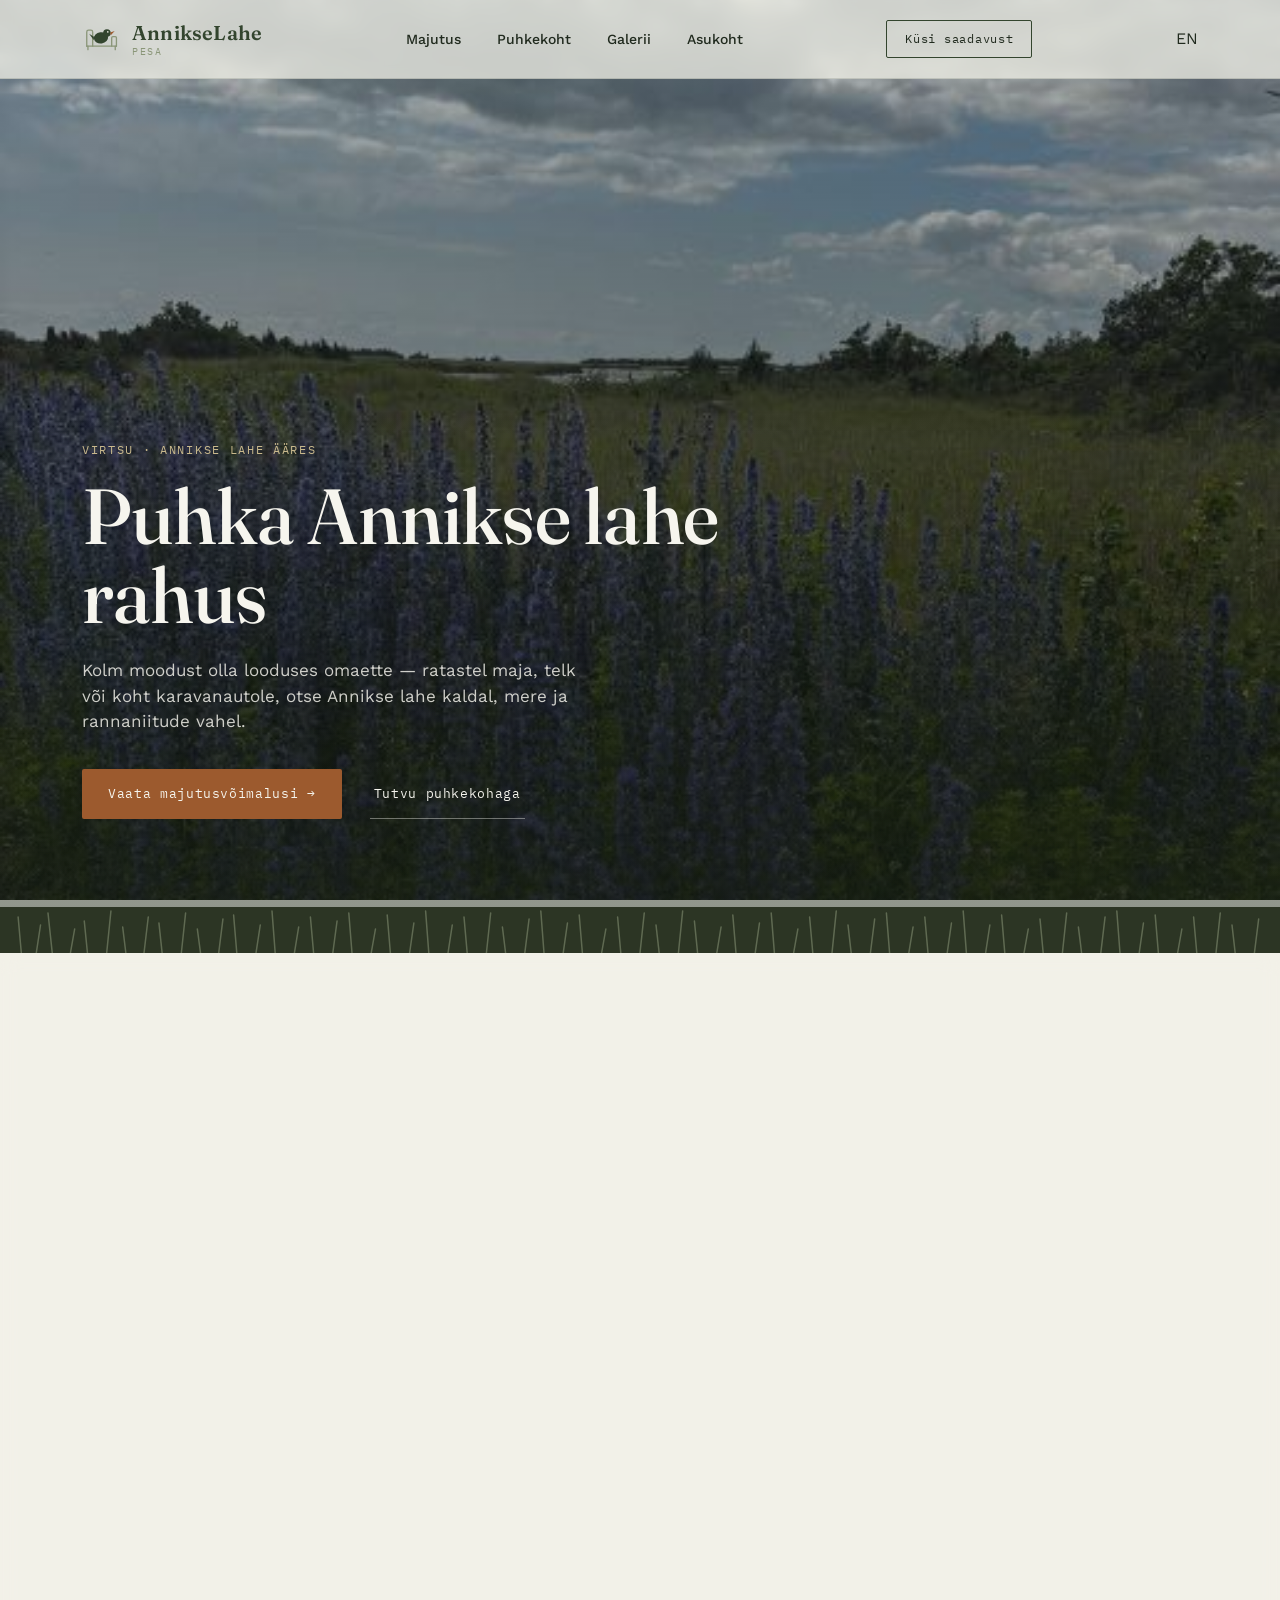
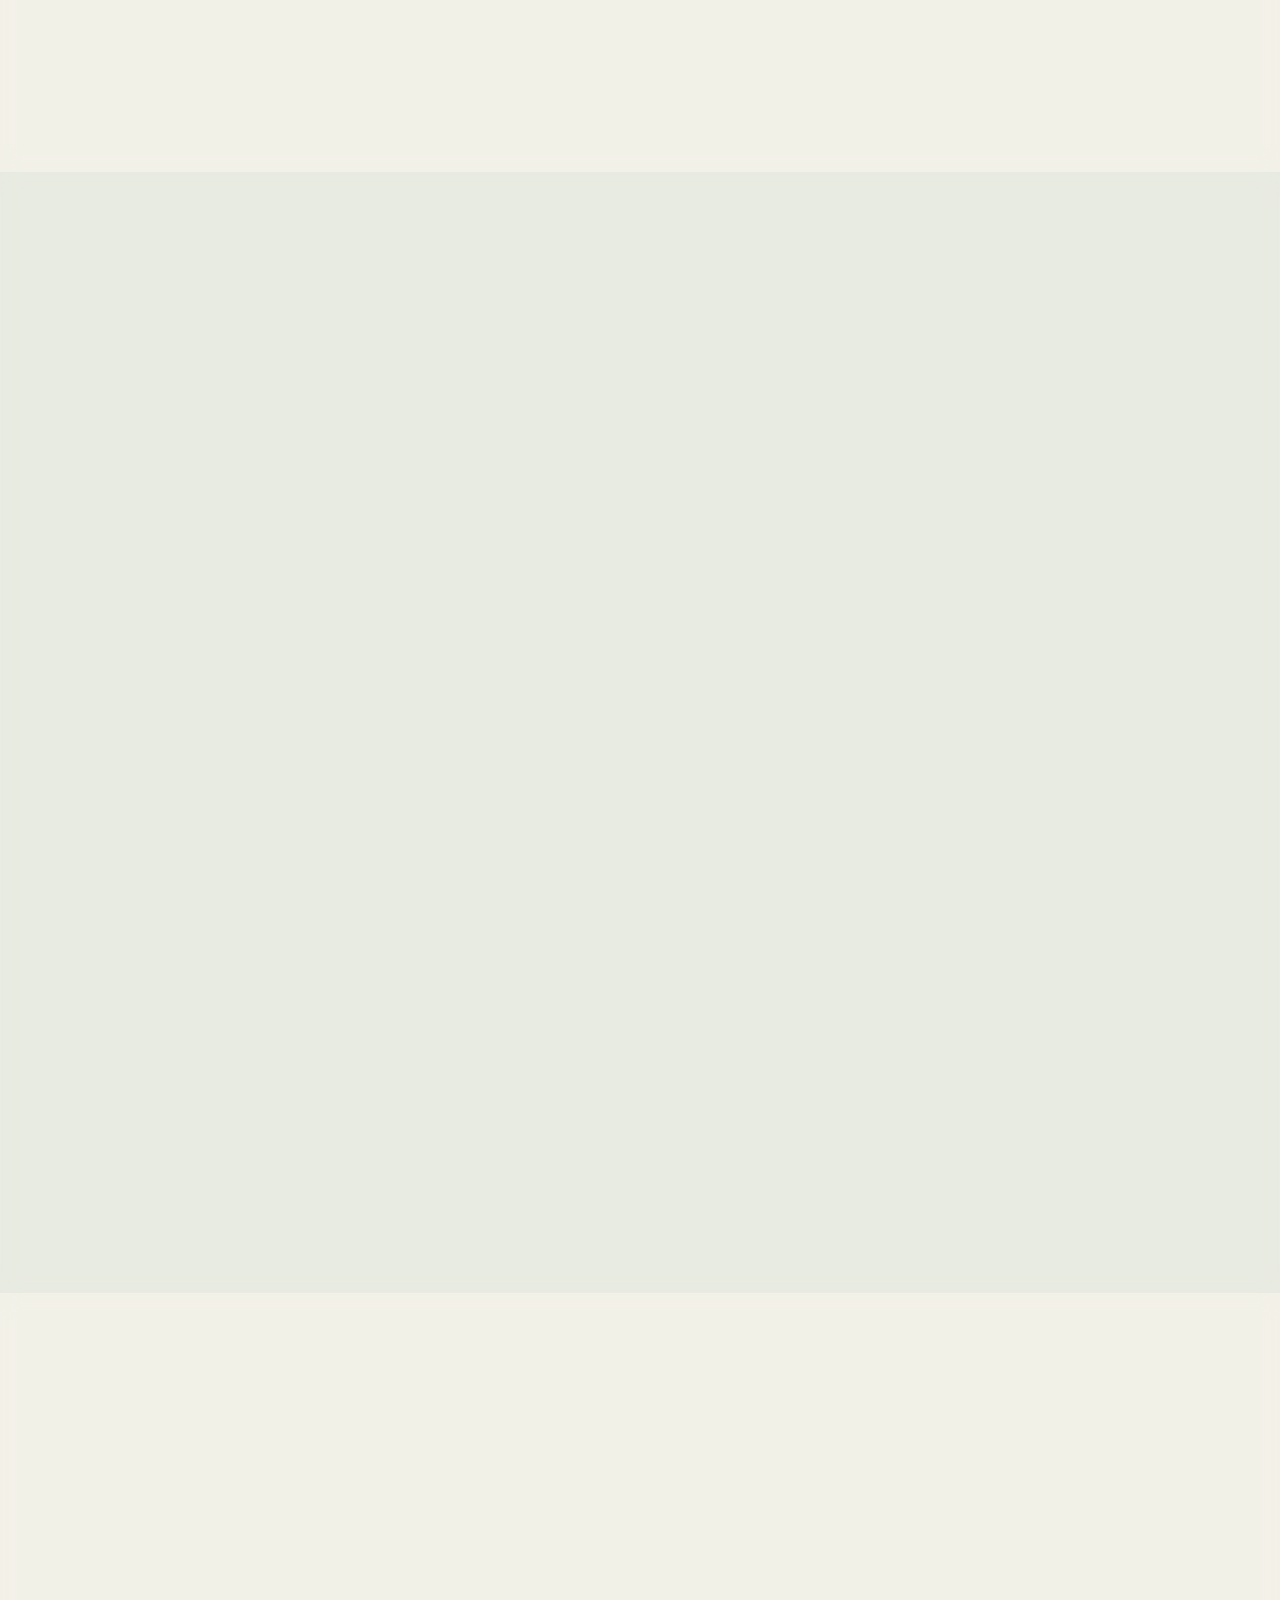
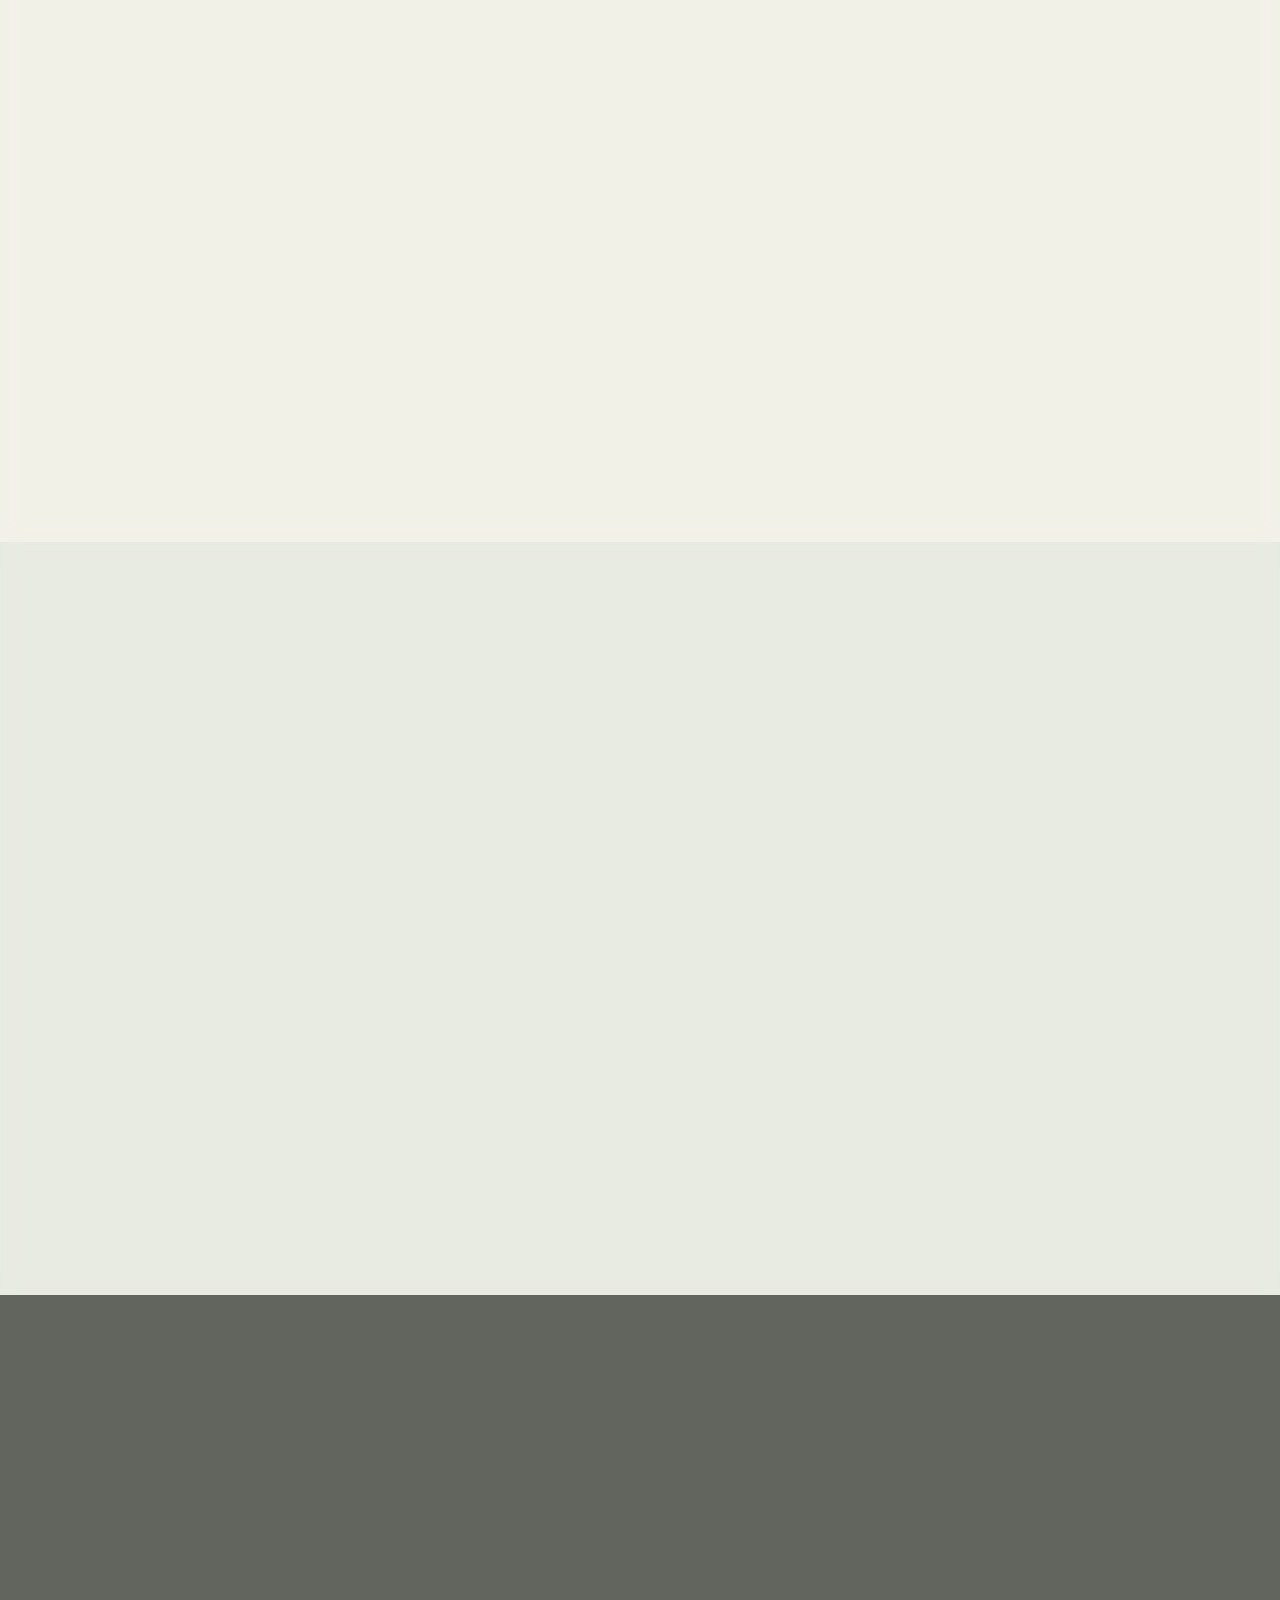
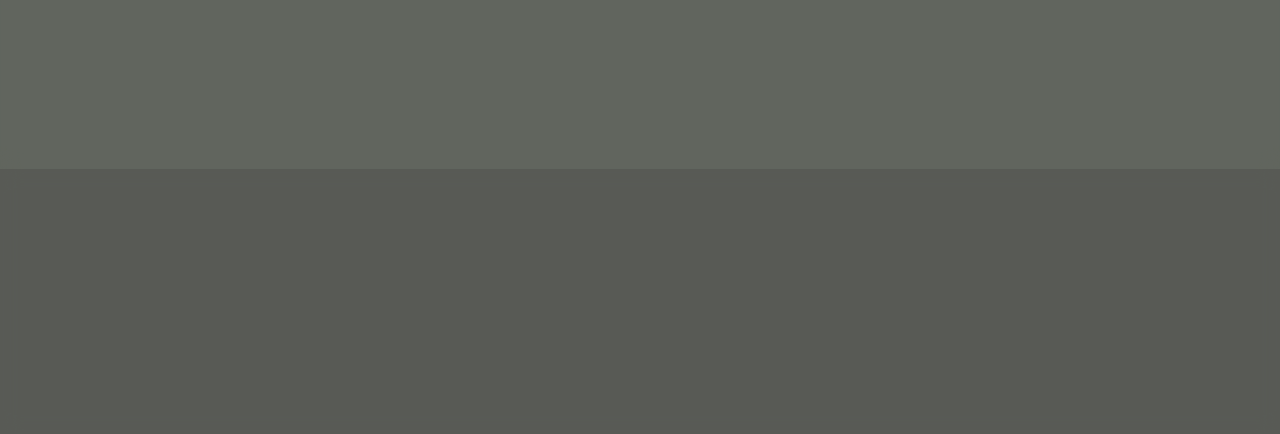
==== templates/et/index.html @ bf348741 "feat: keeleteadlik marsruutimine (/, /ee, /en) ja et/en template'id Root suunab brauseri keele järgi" ====
<!DOCTYPE html>
<html lang="et">
<head>
<meta charset="UTF-8">
<meta name="viewport" content="width=device-width, initial-scale=1.0">
<title>Annikse — Puhkekoht Virtsus, Annikse lahe ääres</title>
<link rel="preconnect" href="https://fonts.googleapis.com">
<link rel="preconnect" href="https://fonts.gstatic.com" crossorigin>
<link href="https://fonts.googleapis.com/css2?family=Fraunces:opsz,wght@9..144,400;9..144,500;9..144,600&family=Work+Sans:wght@300;400;500;600&family=IBM+Plex+Mono:wght@400;500&display=swap" rel="stylesheet">
<link rel="stylesheet" href="/static/styles.css">

</head>
<body>

<div class="bg-fixed"></div>

<header>
  <nav class="nav">
    <div class="logo">
      <svg class="logo-mark" viewBox="0 0 64 64" xmlns="http://www.w3.org/2000/svg" aria-hidden="true">
        <g fill="none" stroke="#8a9678" stroke-width="2.2" stroke-linecap="round" stroke-linejoin="round">
          <path d="M8 44 L8 20 Q8 17 11 17 L15 17 Q18 17 18 20 L18 44"/>
          <path d="M50 44 L50 30 Q50 28 52 28 L56 28 Q58 28 58 30 L58 44"/>
          <line x1="8" y1="44" x2="58" y2="44"/>
          <line x1="10" y1="44" x2="10" y2="50"/>
          <line x1="56" y1="44" x2="56" y2="50"/>
        </g>
        <g>
          <ellipse cx="32" cy="30" rx="12" ry="9.5" fill="#33452e" transform="rotate(-8 32 30)"/>
          <path d="M20 28 L12 23 L20 34 Z" fill="#33452e"/>
          <circle cx="42" cy="22" r="6.4" fill="#33452e"/>
          <path d="M47.5 21 L55 18.5 L48.5 25.5 Z" fill="#9c5a2e"/>
          <circle cx="43.5" cy="20" r="1.3" fill="#f6f5ee"/>
        </g>
      </svg>
      <div class="logo-text">AnnikseLahe<span>PESA</span></div>
    </div>
    <ul class="nav-links">
      <li><a href="#majutus">Majutus</a></li>
      <li><a href="#puhkekoht">Puhkekoht</a></li>
      <li><a href="#galerii">Galerii</a></li>
      <li><a href="#asukoht">Asukoht</a></li>
    </ul>
    <a href="#kontakt" class="nav-cta">Küsi saadavust</a>
    <a href="/en" class="lang-switch">EN
    </a>
  </nav>
</header>

<main class="page-shell">
  <section class="hero">
    <div class="hero-content">
      <div class="eyebrow">Virtsu · Annikse lahe ääres</div>
      <h1>Puhka Annikse lahe rahus</h1>
      <p>Kolm moodust olla looduses omaette — ratastel maja, telk või koht karavanautole, otse Annikse lahe kaldal, mere ja rannaniitude vahel.</p>
      <div class="hero-actions">
        <a href="#majutus" class="btn-primary">Vaata majutusvõimalusi →</a>
        <a href="#puhkekoht" class="btn-ghost">Tutvu puhkekohaga</a>
      </div>
    </div>
  </section>

  <svg class="reed-divider reed-divider--dark" viewBox="0 0 1200 46" preserveAspectRatio="none" xmlns="http://www.w3.org/2000/svg">
  <rect width="1200" height="46" fill="#2c3524"/>
  <g stroke="#8a9678" stroke-width="1.4" stroke-linecap="round" opacity="0.55">
    <line x1="20" y1="46" x2="17" y2="10"/><line x1="34" y1="46" x2="38" y2="18"/><line x1="49" y1="46" x2="45" y2="6"/>
    <line x1="66" y1="46" x2="70" y2="22"/><line x1="82" y1="46" x2="79" y2="14"/><line x1="100" y1="46" x2="104" y2="4"/>
    <line x1="118" y1="46" x2="115" y2="20"/><line x1="135" y1="46" x2="139" y2="10"/><line x1="152" y1="46" x2="149" y2="16"/>
    <line x1="170" y1="46" x2="174" y2="6"/><line x1="188" y1="46" x2="185" y2="22"/><line x1="205" y1="46" x2="209" y2="12"/>
    <line x1="222" y1="46" x2="219" y2="8"/><line x1="240" y1="46" x2="244" y2="18"/><line x1="258" y1="46" x2="255" y2="4"/>
    <line x1="276" y1="46" x2="280" y2="20"/><line x1="294" y1="46" x2="291" y2="10"/><line x1="312" y1="46" x2="316" y2="14"/>
    <line x1="330" y1="46" x2="327" y2="6"/><line x1="348" y1="46" x2="352" y2="22"/><line x1="366" y1="46" x2="363" y2="8"/>
    <line x1="384" y1="46" x2="388" y2="16"/><line x1="402" y1="46" x2="399" y2="4"/><line x1="420" y1="46" x2="424" y2="18"/>
    <line x1="438" y1="46" x2="435" y2="10"/><line x1="456" y1="46" x2="460" y2="6"/><line x1="474" y1="46" x2="471" y2="20"/>
    <line x1="492" y1="46" x2="496" y2="12"/><line x1="510" y1="46" x2="507" y2="4"/><line x1="528" y1="46" x2="532" y2="16"/>
    <line x1="546" y1="46" x2="543" y2="8"/><line x1="564" y1="46" x2="568" y2="22"/><line x1="582" y1="46" x2="579" y2="10"/>
    <line x1="600" y1="46" x2="604" y2="6"/><line x1="618" y1="46" x2="615" y2="18"/><line x1="636" y1="46" x2="640" y2="4"/>
    <line x1="654" y1="46" x2="651" y2="14"/><line x1="672" y1="46" x2="676" y2="20"/><line x1="690" y1="46" x2="687" y2="8"/>
    <line x1="708" y1="46" x2="712" y2="16"/><line x1="726" y1="46" x2="723" y2="6"/><line x1="744" y1="46" x2="748" y2="22"/>
    <line x1="762" y1="46" x2="759" y2="10"/><line x1="780" y1="46" x2="784" y2="4"/><line x1="798" y1="46" x2="795" y2="18"/>
    <line x1="816" y1="46" x2="820" y2="12"/><line x1="834" y1="46" x2="831" y2="6"/><line x1="852" y1="46" x2="856" y2="20"/>
    <line x1="870" y1="46" x2="867" y2="10"/><line x1="888" y1="46" x2="892" y2="16"/><line x1="906" y1="46" x2="903" y2="4"/>
    <line x1="924" y1="46" x2="928" y2="18"/><line x1="942" y1="46" x2="939" y2="8"/><line x1="960" y1="46" x2="964" y2="22"/>
    <line x1="978" y1="46" x2="975" y2="12"/><line x1="996" y1="46" x2="1000" y2="6"/><line x1="1014" y1="46" x2="1011" y2="20"/>
    <line x1="1032" y1="46" x2="1036" y2="10"/><line x1="1050" y1="46" x2="1047" y2="4"/><line x1="1068" y1="46" x2="1072" y2="16"/>
    <line x1="1086" y1="46" x2="1083" y2="8"/><line x1="1104" y1="46" x2="1108" y2="22"/><line x1="1122" y1="46" x2="1119" y2="10"/>
    <line x1="1140" y1="46" x2="1144" y2="6"/><line x1="1158" y1="46" x2="1155" y2="18"/><line x1="1176" y1="46" x2="1180" y2="12"/>
  </g>
</svg>

<section class="section" id="majutus">
  <div class="wrap">
    <div class="section-head">
      <div class="eyebrow">Vali oma puhkus</div>
      <h2>Kolm moodust siin olla</h2>
    </div>
    <div class="stay-grid">

      <a class="stay-card" href="#">
        <div class="stay-photo">
          <img src="/static/images/putka.jpg" alt="Väike maja õhtuvalguses">
          <span class="stay-tag">Omaette maja</span>
        </div>
        <div class="stay-body">
          <h3>Väike maja rattail</h3>
          <p>Omaette kodu looduse keskel — voodi, elekter ja terrass, kust vaade avaneb otse roostikule.</p>
          <span class="stay-link">Vaata lähemalt →</span>
        </div>
      </a>

      <a class="stay-card" href="#">
        <div class="stay-photo">
          <img src="/static/images/telk.jpg" alt="Telk metsa all õhtuvalguses">
          <span class="stay-tag">Ehe kogemus</span>
        </div>
        <div class="stay-body">
          <h3>Telkimine</h3>
          <p>Lihtne ja ehe ööbimine otse looduses — lõkkeplats, puhas õhk ja hommikune linnulaul.</p>
          <span class="stay-link">Vaata lähemalt →</span>
        </div>
      </a>

      <a class="stay-card" href="#">
        <div class="stay-photo">
          <img src="/static/images/karavan.webp" alt="Karavanautod rohelisel alal">
          <span class="stay-tag">3 kohta</span>
        </div>
        <div class="stay-body">
          <h3>Karavanauto</h3>
          <p>Kolm eraldi kohta oma koduga reisijatele, elektriühendusega ja meretuulega tasuta.</p>
          <span class="stay-link">Vaata lähemalt →</span>
        </div>
      </a>

    </div>
  </div>
</section>

<section class="section about" id="puhkekoht">
  <div class="wrap">

    <div class="about-row">
      <div class="about-photo">FOTO — vaade rannaniidule</div>
      <div class="about-text">
        <div class="eyebrow">Meie puhkekoht</div>
        <h2>Väike ja rahulik koht Annikse lahe ääres</h2>
        <p>Virtsu lähedal, seal kus rannaniidud kohtuvad merega, on Annikse laht — koht, kuhu tullakse aeglustuma. Roostikud ja linnurikkad veed on siin igapäevane naaber, mitte turismipilt.</p>
      </div>
    </div>

    <div class="about-row reverse">
      <div class="about-photo">FOTO — hommik terrassil</div>
      <div class="about-text">
        <div class="eyebrow">Miks siia tulla</div>
        <h2>Ruumi ja vaikust, nii palju kui vaja</h2>
        <p>Kolm majutusvormi tähendab, et igaüks leiab endale sobiva rütmi — olgu selleks mugavus ratastel majas, telkimise lihtsus või karavanauto vabadus. Ümberringi ainult meri, mets ja lai taevas.</p>
      </div>
    </div>

  </div>
</section>

<section class="section" id="galerii" style="padding-top:0;">
  <div class="wrap">
    <div class="section-head">
      <div class="eyebrow">Galerii</div>
      <h2>Hetked siit paigast</h2>
    </div>
    <div class="gallery-grid">
      <div class="g-item">FOTO 01</div>
      <div class="g-item">FOTO 02</div>
      <div class="g-item">FOTO 03</div>
      <div class="g-item">FOTO 04</div>
      <div class="g-item">FOTO 05</div>
      <div class="g-item">FOTO 06</div>
    </div>
  </div>
</section>

<section class="section location" id="asukoht">
  <div class="wrap">
    <div class="section-head">
      <div class="eyebrow">Asukoht</div>
      <h2>Kuidas meieni jõuda</h2>
    </div>
    <div class="location-grid">
      <div class="location-text">
        <h3>Virtsu, Läänemaa</h3>
        <p style="color:var(--pine-dim); font-size:14.5px;">Annikse lahe kaldal, Virtsu sadamast lühikese sõidu kaugusel — hea peatuspaik nii Saaremaa-reisijale kui rahu otsijale.</p>
        <ul class="location-list">
          <li><span>Virtsu sadam</span><span>~5 min</span></li>
          <li><span>Annikse lahe rand</span><span>~2 min</span></li>
          <li><span>Lähim pood</span><span>~7 min</span></li>
          <li><span>Tallinnast</span><span>~1,5 h</span></li>
        </ul>
      </div>
      <div class="location-map">KAART — Virtsu, Annikse laht</div>
    </div>
  </div>
</section>

<section class="closing" id="kontakt">
  <div class="wrap">
    <div class="eyebrow" style="color:var(--dune);">Broneeri / võta ühendust</div>
    <h2>Tule puhkama.</h2>
    <p>Kirjuta meile, milline majutusvõimalus ja millised kuupäevad sulle sobivad — vastame peagi.</p>
    <a href="#" class="btn-primary">Küsi saadavust →</a>
  </div>
</section>

<footer>
  <div class="wrap">
    <div class="footer-grid">
      <div class="footer-brand">
        <div class="logo">
          <svg class="logo-mark" viewBox="0 0 64 64" xmlns="http://www.w3.org/2000/svg" aria-hidden="true">
            <g fill="none" stroke="#8a9678" stroke-width="2.2" stroke-linecap="round" stroke-linejoin="round">
              <path d="M8 44 L8 20 Q8 17 11 17 L15 17 Q18 17 18 20 L18 44"/>
              <path d="M50 44 L50 30 Q50 28 52 28 L56 28 Q58 28 58 30 L58 44"/>
              <line x1="8" y1="44" x2="58" y2="44"/>
              <line x1="10" y1="44" x2="10" y2="50"/>
              <line x1="56" y1="44" x2="56" y2="50"/>
            </g>
            <g>
              <ellipse cx="32" cy="30" rx="12" ry="9.5" fill="#f6f5ee" transform="rotate(-8 32 30)"/>
              <path d="M20 28 L12 23 L20 34 Z" fill="#f6f5ee"/>
              <circle cx="42" cy="22" r="6.4" fill="#f6f5ee"/>
              <path d="M47.5 21 L55 18.5 L48.5 25.5 Z" fill="#c9b98d"/>
              <circle cx="43.5" cy="20" r="1.3" fill="#263120"/>
            </g>
          </svg>
<div class="logo-text" style="color:var(--paper);">AnnikseLahe<span style="color:var(--dune);">PESA</span></div>        </div>
      </div>
      <div class="footer-col">
        <h4>Majutus</h4>
        <ul>
          <li><a href="#">Ratastel maja</a></li>
          <li><a href="#">Telkimine</a></li>
          <li><a href="#">Karavanauto</a></li>
        </ul>
      </div>
      <div class="footer-col">
        <h4>Koht</h4>
        <ul>
          <li><a href="#puhkekoht">Puhkekoht</a></li>
          <li><a href="#galerii">Galerii</a></li>
          <li><a href="#asukoht">Asukoht</a></li>
        </ul>
      </div>
      <div class="footer-col">
        <h4>Kontakt</h4>
        <ul>
          <li>info@annikse.ee</li>
          <li>+372 5xxx xxxx</li>
        </ul>
      </div>
    </div>
    <div class="footer-bottom">
      <span>© 2026 Annikse</span>
      <span>Virtsu, Läänemaa</span>
    </div>
  </div>
</footer>
</main>

</body>
</html>
---- static/styles.css ----
:root {
    --bg: #edeee5;
    --bg-alt: #e2e5d9;
    --ink: #202a1e;
    --pine: #33452e;
    --pine-dim: #4a5c43;
    --reed: #8a9678;
    --dune: #c9b98d;
    --rust: #9c5a2e;
    --paper: #f6f5ee;
    --line: rgba(32,42,30,0.14);

    --display: 'Fraunces', serif;
    --body: 'Work Sans', sans-serif;
    --mono: 'IBM Plex Mono', monospace;
  }

  * { box-sizing: border-box; margin: 0; padding: 0; }

  html { scroll-behavior: smooth; }

  body {
    background: var(--bg);
    color: var(--ink);
    font-family: var(--body);
    font-weight: 400;
    line-height: 1.5;
    -webkit-font-smoothing: antialiased;
    overflow-x: hidden;
  }

  .page-shell {
    position: relative;
    z-index: 1;
  }

  /* Static backdrop photo — fixed to the viewport so it never scrolls;
     every section above it is an opaque panel that scrolls up to cover it. */
  .bg-fixed {
    position: fixed;
    inset: 0;
    z-index: -1;
    background-image:
      linear-gradient(180deg, rgba(6,8,7,0.20) 0%, rgba(6,8,7,0.72) 100%),
      url('images/aas.jpg');
    background-size: cover;
    background-position: center;
    background-repeat: no-repeat;
  }

  .bg-fixed::after {
    position: absolute;
    inset: 0;
    display: flex;
    align-items: center;
    justify-content: center;
    font-family: var(--mono);
    font-size: 12px;
    letter-spacing: 0.08em;
    color: rgba(246,245,238,0.28);
    text-transform: uppercase;
    text-align: center;
    padding: 40px;
  }

  img, svg { display: block; max-width: 100%; }

  a { color: inherit; text-decoration: none; }

  .wrap {
    max-width: 1180px;
    margin: 0 auto;
    padding: 0 32px;
  }

  .eyebrow {
    font-family: var(--mono);
    font-size: 12px;
    letter-spacing: 0.14em;
    text-transform: uppercase;
    color: var(--pine-dim);
  }

  h1, h2, h3 {
    font-family: var(--display);
    font-weight: 500;
    color: var(--pine);
    letter-spacing: -0.01em;
  }

  /* ---------- HEADER ---------- */

  header {
    position: sticky;
    top: 0;
    z-index: 50;
    background: rgba(237, 238, 229, 0.78);
    backdrop-filter: blur(6px);
    border-bottom: 1px solid var(--line);
  }

  .nav {
    display: flex;
    align-items: center;
    justify-content: space-between;
    padding: 20px 32px;
    max-width: 1180px;
    margin: 0 auto;
  }

  .logo {
    display: flex;
    align-items: center;
    gap: 12px;
  }

  .logo-mark {
    width: 38px;
    height: 38px;
    flex-shrink: 0;
  }

  .logo-text {
    font-family: var(--display);
    font-size: 20px;
    font-weight: 600;
    color: var(--pine);
    letter-spacing: 0.01em;
    line-height: 1.1;
  }

  .logo-text span {
    display: block;
    font-family: var(--mono);
    font-size: 10px;
    letter-spacing: 0.16em;
    color: var(--reed);
    font-weight: 400;
    margin-top: 2px;
  }

  .nav-links {
    display: flex;
    gap: 36px;
    list-style: none;
    font-size: 14px;
    font-weight: 500;
  }

  .nav-links a {
    position: relative;
    padding-bottom: 4px;
  }

  .nav-links a::after {
    content: '';
    position: absolute;
    left: 0; right: 0; bottom: 0;
    height: 1px;
    background: var(--rust);
    transform: scaleX(0);
    transition: transform 0.25s ease;
  }

  .nav-links a:hover::after { transform: scaleX(1); }

  .nav-cta {
    font-family: var(--mono);
    font-size: 12px;
    letter-spacing: 0.06em;
    border: 1px solid var(--pine);
    padding: 9px 18px;
    border-radius: 2px;
    transition: background 0.2s ease, color 0.2s ease;
  }

  .nav-cta:hover { background: var(--pine); color: var(--paper); }

  .nav-toggle { display: none; }

  /* ---------- HERO ---------- */

  .hero {
    position: relative;
    min-height: 92vh;
    display: flex;
    align-items: flex-end;
    background: transparent; /* the fixed .bg-fixed layer shows through here */
    overflow: hidden;
  }

  .hero::before {
    /* soft scrim so hero text stays legible over the static photo behind it */
    content: '';
    position: absolute;
    inset: 0;
    background: linear-gradient(180deg, rgba(32,42,30,0) 40%, rgba(32,42,30,0.45) 100%);
    pointer-events: none;
  }

  .hero-content {
    position: relative;
    z-index: 2;
    width: 100%;
    padding: 0 32px 88px;
    max-width: 1180px;
    margin: 0 auto;
    color: var(--paper);
  }

  .hero-content .eyebrow { color: var(--dune); margin-bottom: 18px; }

  .hero-content h1 {
    color: var(--paper);
    font-size: clamp(40px, 6.4vw, 78px);
    line-height: 1.02;
    max-width: 15ch;
    margin-bottom: 22px;
  }

  .hero-content p {
    max-width: 46ch;
    font-size: 17px;
    color: rgba(246,245,238,0.82);
    margin-bottom: 34px;
  }

  .btn-primary {
    display: inline-flex;
    align-items: center;
    gap: 10px;
    background: var(--rust);
    color: var(--paper);
    font-family: var(--mono);
    font-size: 13px;
    letter-spacing: 0.05em;
    padding: 15px 26px;
    border-radius: 2px;
    transition: background 0.2s ease, transform 0.2s ease;
  }

  .btn-primary:hover { background: #7f491f; transform: translateY(-1px); }

  .btn-ghost {
    display: inline-flex;
    align-items: center;
    gap: 10px;
    color: var(--paper);
    font-family: var(--mono);
    font-size: 13px;
    letter-spacing: 0.05em;
    padding: 15px 4px;
    border-bottom: 1px solid rgba(246,245,238,0.4);
  }

  .hero-actions { display: flex; gap: 28px; align-items: center; flex-wrap: wrap; }

  /* ---------- REED DIVIDER (signature element) ---------- */

  .reed-divider {
    width: 100%;
    height: 46px;
    display: block;
  }

  .reed-divider--dark { background: #2c3524; }
  .reed-divider--light { background: var(--bg); }

  /* ---------- SECTION HEADINGS ---------- */

  .section {
    padding: 96px 0;
    background: rgba(245, 242, 235, 0.62);
    backdrop-filter: blur(10px);
    -webkit-backdrop-filter: blur(10px);
    position: relative;
  }

  .section-head {
    text-align: center;
    max-width: 620px;
    margin: 0 auto 56px;
  }

  .section-head .eyebrow { margin-bottom: 14px; }

  .section-head h2 {
    font-size: clamp(30px, 4vw, 42px);
  }

  /* ---------- CHOOSE YOUR STAY ---------- */

  .stay-grid {
    display: grid;
    grid-template-columns: repeat(3, 1fr);
    gap: 28px;
  }

  .stay-card {
    background: var(--paper);
    border-radius: 3px;
    overflow: hidden;
    border: 1px solid var(--line);
    transition: transform 0.25s ease, box-shadow 0.25s ease;
    display: flex;
    flex-direction: column;
  }

  .stay-card:hover {
    transform: translateY(-6px);
    box-shadow: 0 22px 40px -18px rgba(32,42,30,0.35);
  }

  .stay-photo {
    aspect-ratio: 4 / 3;
    overflow: hidden;
    display: flex;
    align-items: center;
    justify-content: center;
    font-family: var(--mono);
    font-size: 11px;
    letter-spacing: 0.06em;
    color: rgba(246,245,238,0.55);
    text-transform: uppercase;
    text-align: center;
    padding: 24px;
    position: relative;
  }

  .stay-photo img {
    position: absolute;
    inset: 0;
    width: 100%;
    height: 100%;
    object-fit: cover;
  }

  .stay-card:nth-child(1) .stay-photo { background: linear-gradient(150deg, #5c6b4c, #33402a); }
  .stay-card:nth-child(2) .stay-photo { background: linear-gradient(150deg, #7c8768, #4a5539); }
  .stay-card:nth-child(3) .stay-photo { background: linear-gradient(150deg, #8b8062, #5a5238); }

  .stay-tag {
    position: absolute;
    top: 16px; left: 16px;
    background: rgba(246,245,238,0.9);
    color: var(--pine);
    font-family: var(--mono);
    font-size: 10px;
    letter-spacing: 0.08em;
    padding: 5px 10px;
    border-radius: 2px;
    text-transform: uppercase;
  }

  .stay-body {
    padding: 28px 26px 30px;
    flex: 1;
    display: flex;
    flex-direction: column;
  }

  .stay-body h3 {
    font-size: 22px;
    margin-bottom: 10px;
  }

  .stay-body p {
    color: var(--pine-dim);
    font-size: 14.5px;
    margin-bottom: 22px;
    flex: 1;
  }

  .stay-link {
    font-family: var(--mono);
    font-size: 12px;
    letter-spacing: 0.05em;
    color: var(--rust);
    display: inline-flex;
    align-items: center;
    gap: 8px;
    align-self: flex-start;
    padding-bottom: 3px;
    border-bottom: 1px solid transparent;
    transition: border-color 0.2s ease, gap 0.2s ease;
  }

  .stay-card:hover .stay-link { border-color: var(--rust); gap: 12px; }

  /* ---------- ABOUT (alternating) ---------- */

  .about {
    background: rgba(230, 233, 223, 0.58);
    backdrop-filter: blur(10px);
    -webkit-backdrop-filter: blur(10px);
  }

  .about-row {
    display: grid;
    grid-template-columns: 1fr 1fr;
    gap: 64px;
    align-items: center;
  }

  .about-row + .about-row { margin-top: 88px; }

  .about-row.reverse .about-text { order: 2; }
  .about-row.reverse .about-photo { order: 1; }

  .about-photo {
    aspect-ratio: 5 / 4;
    border-radius: 3px;
    display: flex;
    align-items: center;
    justify-content: center;
    font-family: var(--mono);
    font-size: 11px;
    letter-spacing: 0.06em;
    color: rgba(246,245,238,0.5);
    text-transform: uppercase;
    text-align: center;
    padding: 24px;
  }

  .about-row:nth-of-type(1) .about-photo { background: linear-gradient(160deg, #4a5c43, #263120); }
  .about-row:nth-of-type(2) .about-photo { background: linear-gradient(160deg, #7a8768, #47543a); }

  .about-text .eyebrow { margin-bottom: 16px; }
  .about-text h2 { font-size: 30px; margin-bottom: 18px; max-width: 14ch; }
  .about-text p { color: var(--pine); font-size: 15.5px; max-width: 44ch; }

  /* ---------- GALLERY ---------- */

  .gallery-grid {
    display: grid;
    grid-template-columns: repeat(4, 1fr);
    grid-auto-rows: 140px;
    gap: 14px;
  }

  .g-item {
    border-radius: 3px;
    display: flex;
    align-items: center;
    justify-content: center;
    font-family: var(--mono);
    font-size: 10px;
    color: rgba(246,245,238,0.45);
    letter-spacing: 0.05em;
  }

  .g-item:nth-child(1) { grid-column: span 2; grid-row: span 2; background: linear-gradient(160deg,#5c6b4c,#33402a); }
  .g-item:nth-child(2) { grid-column: span 2; background: linear-gradient(160deg,#7c8768,#4a5539); }
  .g-item:nth-child(3) { grid-column: span 1; background: linear-gradient(160deg,#8b8062,#5a5238); }
  .g-item:nth-child(4) { grid-column: span 1; grid-row: span 2; background: linear-gradient(160deg,#4a5c43,#263120); }
  .g-item:nth-child(5) { grid-column: span 2; background: linear-gradient(160deg,#7a8768,#47543a); }
  .g-item:nth-child(6) { grid-column: span 2; background: linear-gradient(160deg,#5c6b4c,#33402a); }

  /* ---------- LOCATION ---------- */

  .location {
    background: rgba(230, 233, 223, 0.58);
    backdrop-filter: blur(10px);
    -webkit-backdrop-filter: blur(10px);
  }

  .location-grid {
    display: grid;
    grid-template-columns: 0.85fr 1.15fr;
    gap: 0;
    border: 1px solid var(--line);
    border-radius: 3px;
    overflow: hidden;
  }

  .location-text {
    background: var(--paper);
    padding: 52px 44px;
  }

  .location-text h2 { font-size: 28px; margin-bottom: 20px; }

  .location-list {
    list-style: none;
    margin-top: 24px;
    display: flex;
    flex-direction: column;
    gap: 14px;
  }

  .location-list li {
    display: flex;
    justify-content: space-between;
    font-size: 14px;
    padding-bottom: 14px;
    border-bottom: 1px solid var(--line);
    color: var(--pine-dim);
  }

  .location-list li span:last-child {
    font-family: var(--mono);
    font-size: 12.5px;
    color: var(--pine);
  }

  .location-map {
    background:
      repeating-linear-gradient(0deg, rgba(246,245,238,0.06) 0px, rgba(246,245,238,0.06) 1px, transparent 1px, transparent 40px),
      repeating-linear-gradient(90deg, rgba(246,245,238,0.06) 0px, rgba(246,245,238,0.06) 1px, transparent 1px, transparent 40px),
      linear-gradient(160deg, #47543a, #263120);
    display: flex;
    align-items: center;
    justify-content: center;
    font-family: var(--mono);
    font-size: 11px;
    letter-spacing: 0.06em;
    color: rgba(246,245,238,0.55);
    text-align: center;
    padding: 24px;
    min-height: 320px;
  }

  /* ---------- CLOSING CTA ---------- */

  .closing {
    background: rgba(18, 24, 18, 0.64);
    backdrop-filter: blur(10px);
    -webkit-backdrop-filter: blur(10px);
    color: var(--paper);
    padding: 110px 0;
    text-align: center;
    position: relative;
    overflow: hidden;
  }

  .closing h2 {
    color: var(--paper);
    font-size: clamp(34px, 5vw, 56px);
    margin-bottom: 20px;
  }

  .closing p {
    color: rgba(246,245,238,0.75);
    max-width: 42ch;
    margin: 0 auto 36px;
    font-size: 15.5px;
  }

  .closing .btn-primary { position: relative; z-index: 2; }

  /* ---------- FOOTER ---------- */

  footer {
    background: rgba(12, 15, 12, 0.66);
    backdrop-filter: blur(10px);
    -webkit-backdrop-filter: blur(10px);
    color: rgba(246,245,238,0.6);
    padding: 48px 0 32px;
  }

  .footer-grid {
    display: flex;
    justify-content: space-between;
    flex-wrap: wrap;
    gap: 32px;
    padding-bottom: 32px;
    border-bottom: 1px solid rgba(246,245,238,0.12);
  }

  .footer-brand .logo-mark path,
  .footer-brand .logo-mark line { }

  .footer-col h4 {
    font-family: var(--mono);
    font-size: 11px;
    letter-spacing: 0.1em;
    text-transform: uppercase;
    color: var(--dune);
    margin-bottom: 14px;
  }

  .footer-col ul { list-style: none; display: flex; flex-direction: column; gap: 9px; font-size: 14px; }

  .footer-bottom {
    display: flex;
    justify-content: space-between;
    padding-top: 24px;
    font-family: var(--mono);
    font-size: 11.5px;
    letter-spacing: 0.03em;
    flex-wrap: wrap;
    gap: 12px;
  }

  /* ---------- RESPONSIVE ---------- */

  @media (max-width: 860px) {
    .nav-links { display: none; }
    .stay-grid { grid-template-columns: 1fr; }
    .about-row, .about-row.reverse { grid-template-columns: 1fr; }
    .about-row.reverse .about-text,
    .about-row.reverse .about-photo { order: initial; }
    .about-row + .about-row { margin-top: 56px; }
    .gallery-grid { grid-template-columns: repeat(2, 1fr); grid-auto-rows: 130px; }
    .g-item:nth-child(1), .g-item:nth-child(4) { grid-column: span 2; grid-row: span 1; }
    .location-grid { grid-template-columns: 1fr; }
    .section { padding: 64px 0; }
    .hero { min-height: 82vh; }
  }

  @media (max-width: 520px) {
    .wrap, .nav, .hero-content { padding-left: 20px; padding-right: 20px; }
    .hero-actions { flex-direction: column; align-items: flex-start; gap: 18px; }
    .footer-bottom { flex-direction: column; }
  }

  @media (prefers-reduced-motion: reduce) {
    * { transition: none !important; scroll-behavior: auto !important; }
  }

  a:focus-visible, button:focus-visible {
    outline: 2px solid var(--rust);
    outline-offset: 3px;
  }
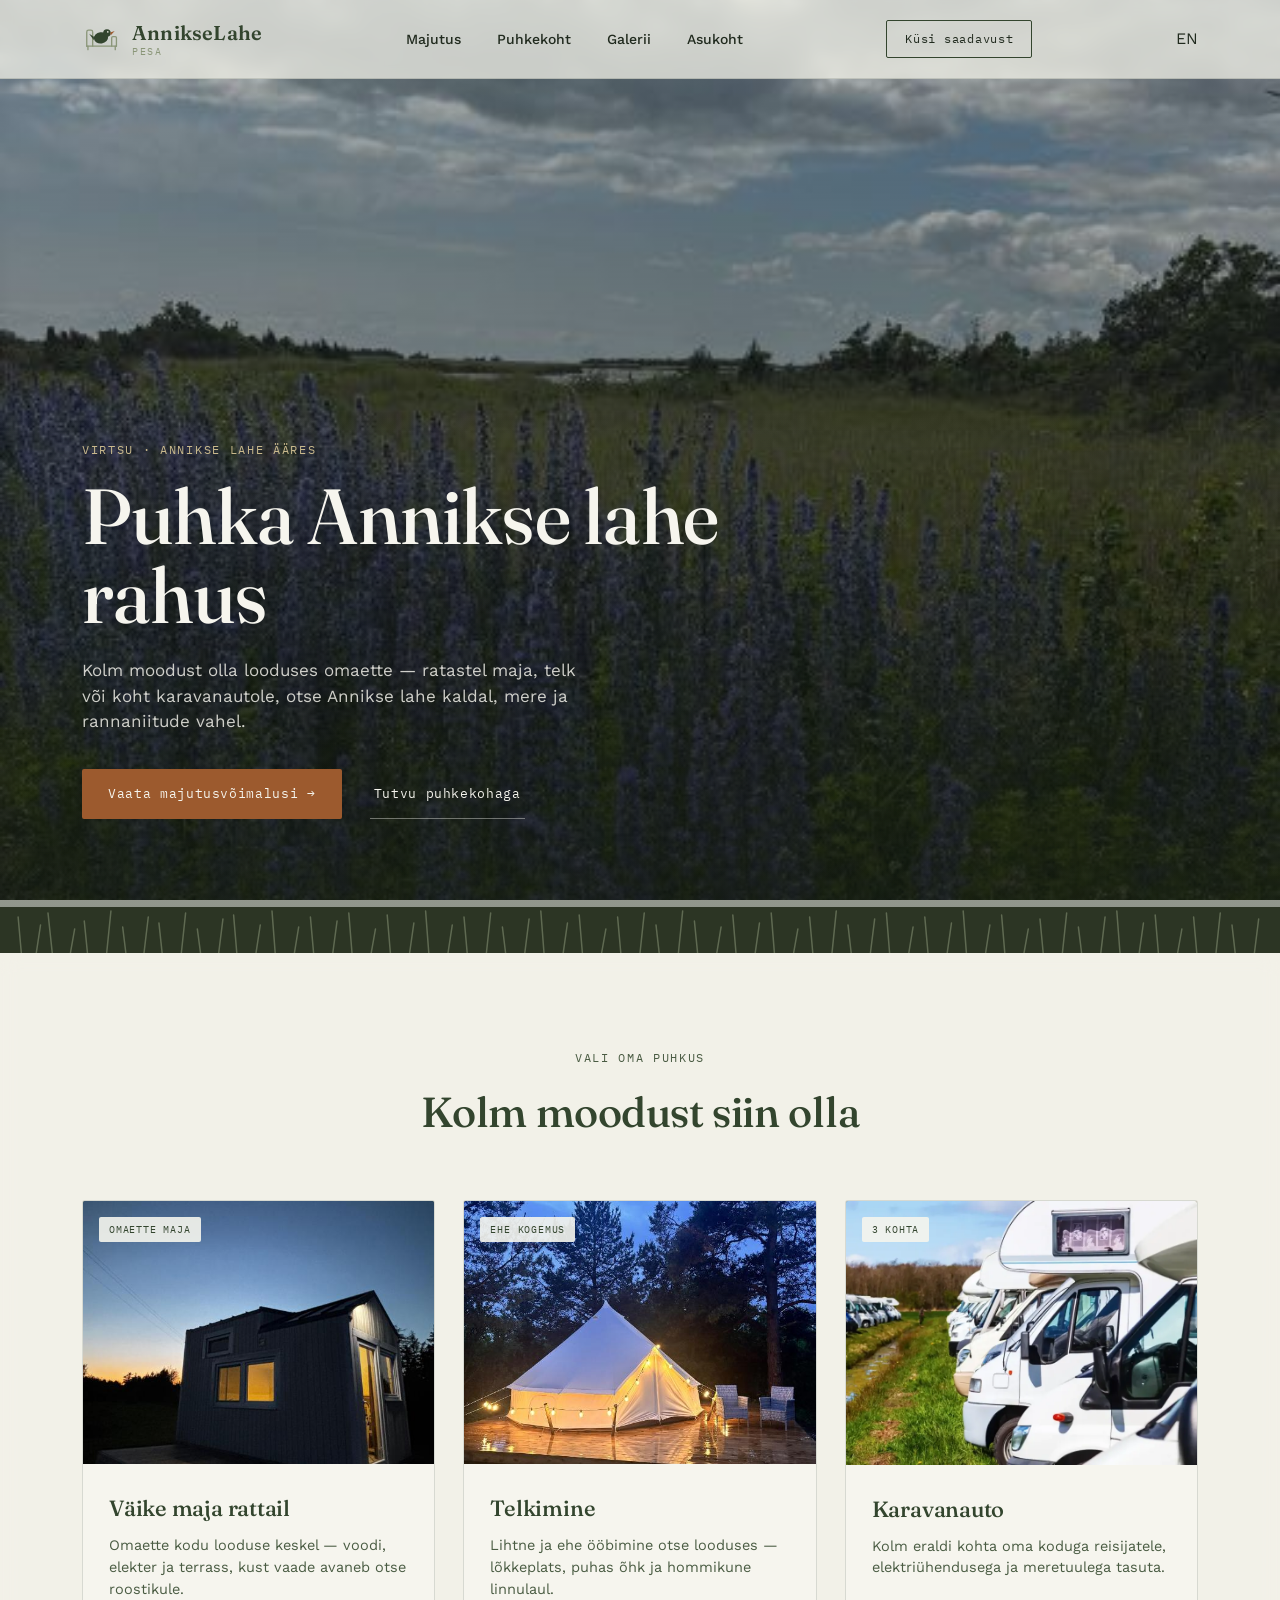
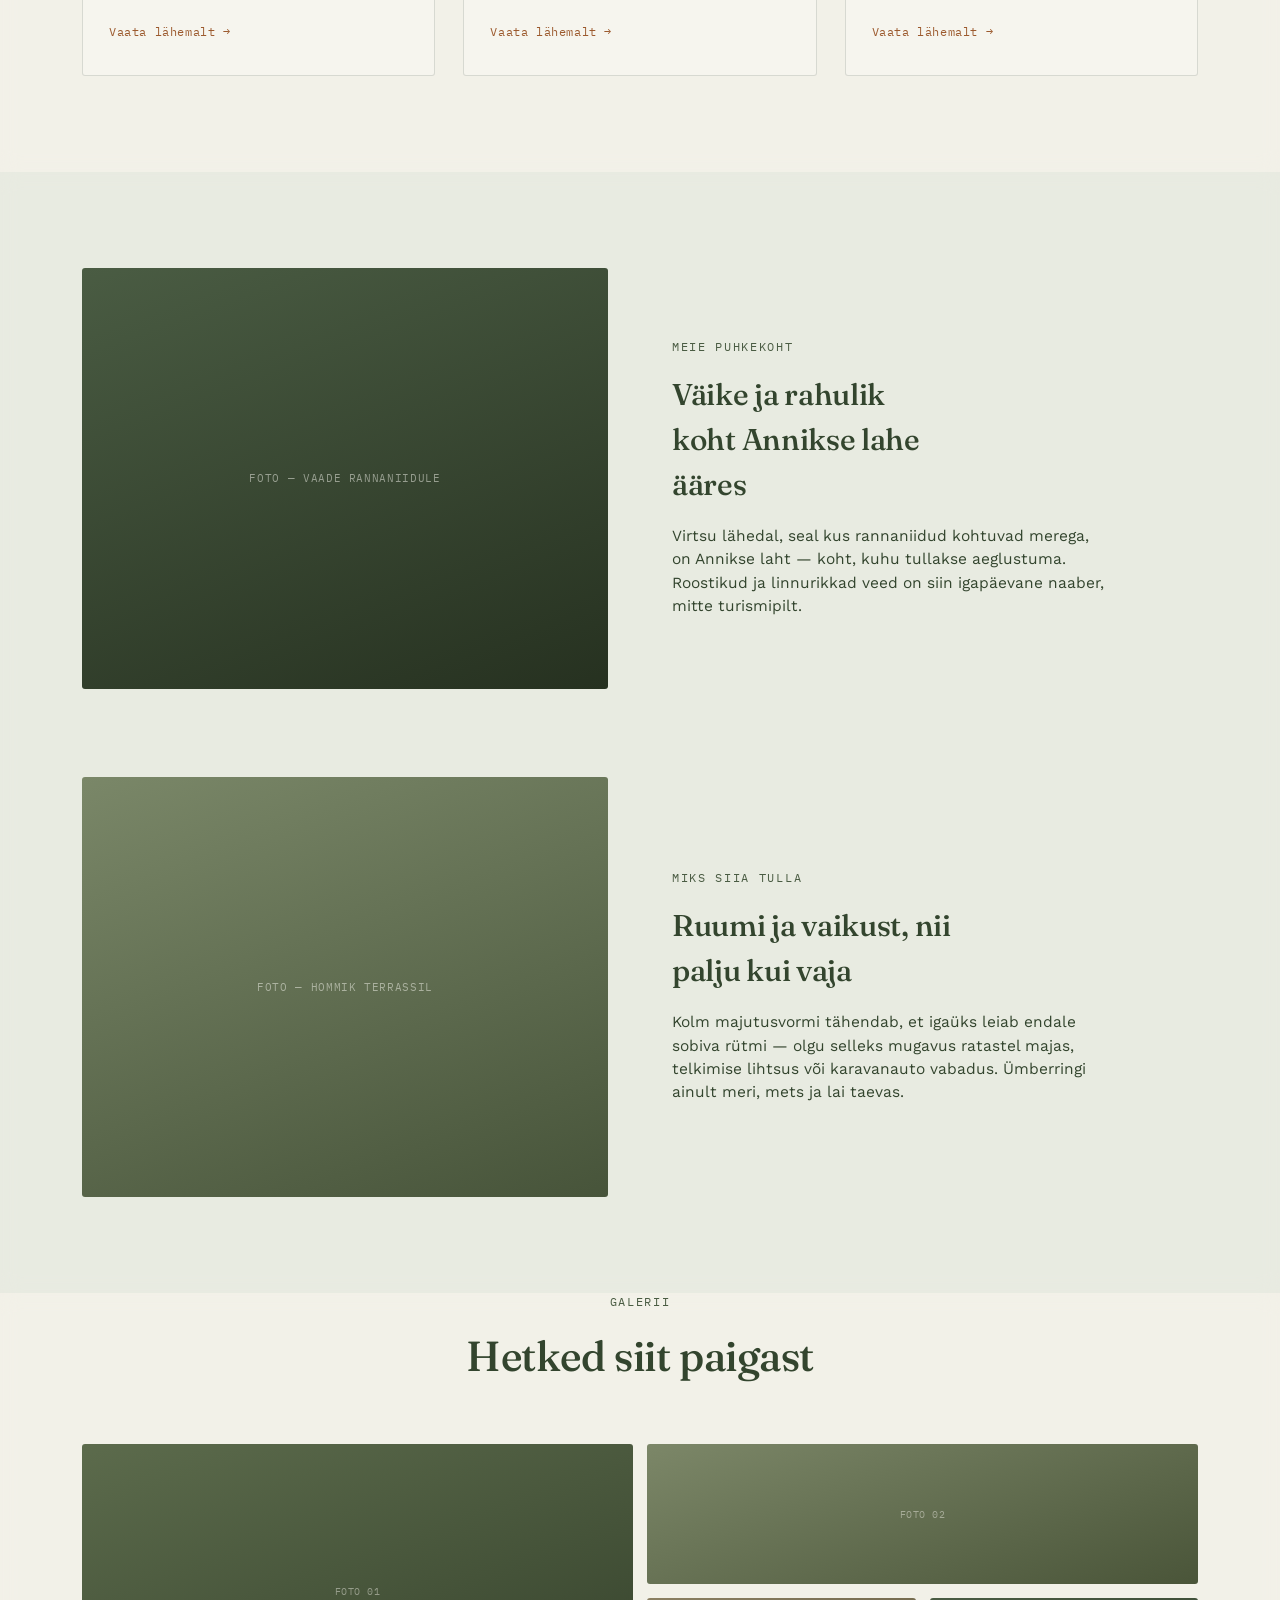
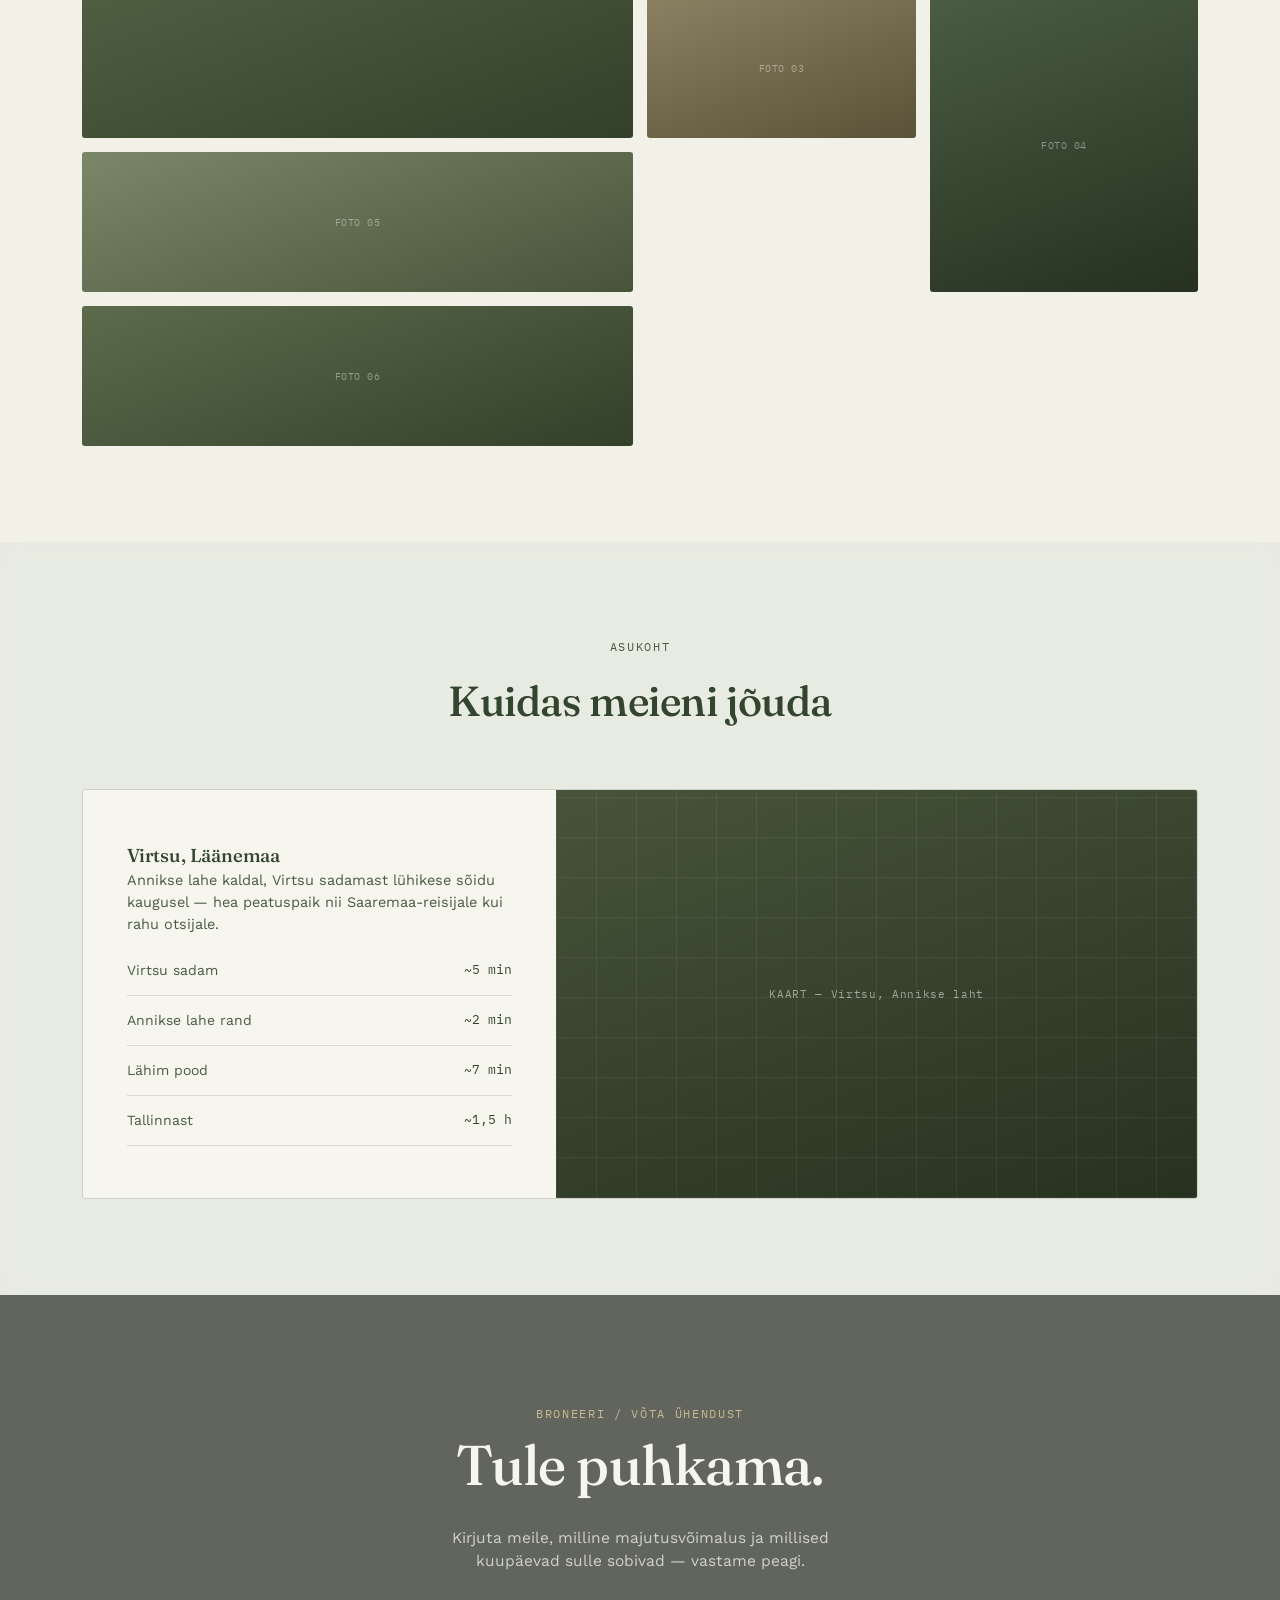
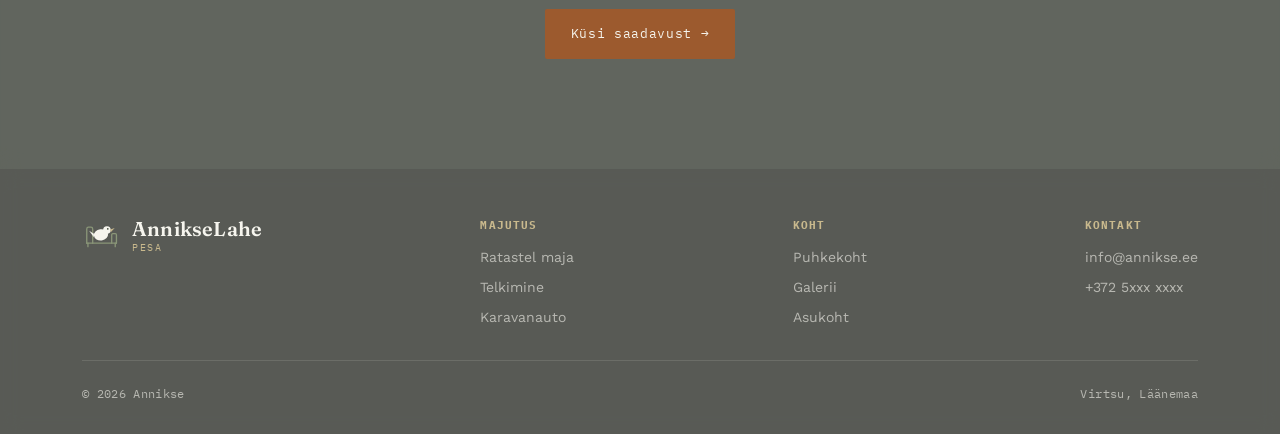
==== commit 7863d1b3: "feat: väike maja alamleht + broneerimisvorm (HTMX live hind) GET /ee/majutus/vaike-maja — majutuse t" ====
--- a/templates/et/index.html
+++ b/templates/et/index.html
@@ -96,7 +96,7 @@
     </div>
     <div class="stay-grid">
 
-      <a class="stay-card" href="#">
+      <a class="stay-card" href="/ee/majutus/vaike-maja">
         <div class="stay-photo">
           <img src="/static/images/putka.jpg" alt="Väike maja õhtuvalguses">
           <span class="stay-tag">Omaette maja</span>
--- a/static/styles.css
+++ b/static/styles.css
@@ -622,3 +622,320 @@
     outline: 2px solid var(--rust);
     outline-offset: 3px;
   }
+
+  /* ---------- ALAMLEHT: PÄIS ---------- */
+
+  .subpage-header {
+    background: rgba(245, 242, 235, 0.94);
+    backdrop-filter: blur(10px);
+    -webkit-backdrop-filter: blur(10px);
+    padding: 48px 0 44px;
+    border-bottom: 1px solid var(--line);
+  }
+
+  .back-link {
+    display: inline-block;
+    font-family: var(--mono);
+    font-size: 12px;
+    letter-spacing: 0.06em;
+    color: var(--reed);
+    margin-bottom: 20px;
+    transition: color 0.2s;
+  }
+
+  .back-link:hover { color: var(--pine); }
+
+  .subpage-header h1 {
+    font-size: clamp(28px, 4vw, 44px);
+    margin-top: 10px;
+  }
+
+  /* ---------- ALAMLEHT: PAIGUTUS ---------- */
+
+  .majutus-layout {
+    display: grid;
+    grid-template-columns: 1fr 1fr;
+    gap: 64px;
+    align-items: start;
+  }
+
+  .majutus-foto {
+    border-radius: 3px;
+    overflow: hidden;
+    aspect-ratio: 4 / 3;
+  }
+
+  .majutus-foto img {
+    width: 100%;
+    height: 100%;
+    object-fit: cover;
+  }
+
+  .info-pills {
+    display: flex;
+    flex-wrap: wrap;
+    gap: 8px;
+    margin-top: 20px;
+    margin-bottom: 20px;
+  }
+
+  .info-pill {
+    font-family: var(--mono);
+    font-size: 11px;
+    letter-spacing: 0.08em;
+    padding: 5px 12px;
+    border: 1px solid var(--line);
+    border-radius: 2px;
+    color: var(--pine-dim);
+    text-transform: uppercase;
+  }
+
+  .majutus-kirjeldus p {
+    color: var(--pine-dim);
+    font-size: 15px;
+    max-width: 44ch;
+    margin-bottom: 14px;
+  }
+
+  /* ---------- BRONEERIMISVORM ---------- */
+
+  .form-card {
+    background: var(--paper);
+    border: 1px solid var(--line);
+    border-radius: 3px;
+    padding: 36px;
+    position: sticky;
+    top: 88px;
+  }
+
+  .form-card h2 {
+    font-size: 24px;
+    margin-bottom: 28px;
+  }
+
+  .form-group {
+    margin-bottom: 18px;
+  }
+
+  .form-group label {
+    display: block;
+    font-family: var(--mono);
+    font-size: 11px;
+    letter-spacing: 0.1em;
+    text-transform: uppercase;
+    color: var(--pine-dim);
+    margin-bottom: 8px;
+  }
+
+  .form-sublabel {
+    font-size: 11px;
+    color: var(--pine-dim);
+    margin-bottom: 4px;
+  }
+
+  .form-group input[type="date"],
+  .form-group input[type="number"],
+  .form-group input[type="text"],
+  .form-group input[type="email"],
+  .form-group input[type="tel"] {
+    width: 100%;
+    padding: 11px 13px;
+    border: 1px solid var(--line);
+    border-radius: 2px;
+    background: var(--bg);
+    font-family: var(--body);
+    font-size: 15px;
+    color: var(--ink);
+    transition: border-color 0.2s;
+  }
+
+  .form-group input:focus {
+    outline: none;
+    border-color: var(--pine);
+  }
+
+  .form-dates {
+    display: grid;
+    grid-template-columns: 1fr 1fr;
+    gap: 12px;
+  }
+
+  .form-checkbox {
+    display: flex;
+    align-items: center;
+    gap: 12px;
+    padding: 14px;
+    border: 1px solid var(--line);
+    border-radius: 2px;
+    cursor: pointer;
+    margin-bottom: 18px;
+    transition: border-color 0.2s;
+  }
+
+  .form-checkbox:hover { border-color: var(--reed); }
+
+  .form-checkbox input[type="checkbox"] {
+    width: 17px;
+    height: 17px;
+    cursor: pointer;
+    accent-color: var(--pine);
+    flex-shrink: 0;
+  }
+
+  .form-checkbox-label {
+    display: flex;
+    flex-direction: column;
+    gap: 3px;
+  }
+
+  .form-checkbox-label span:first-child {
+    font-size: 15px;
+    color: var(--ink);
+  }
+
+  .form-checkbox-label span:last-child {
+    font-family: var(--mono);
+    font-size: 11px;
+    letter-spacing: 0.04em;
+    color: var(--reed);
+  }
+
+  .hind-display {
+    background: var(--bg-alt);
+    border-radius: 2px;
+    padding: 16px 18px;
+    margin-bottom: 22px;
+    min-height: 56px;
+  }
+
+  .hind-breakdown {
+    display: flex;
+    flex-direction: column;
+    gap: 8px;
+  }
+
+  .hind-rida {
+    display: flex;
+    justify-content: space-between;
+    font-size: 14px;
+    color: var(--pine-dim);
+  }
+
+  .hind-kokku {
+    display: flex;
+    justify-content: space-between;
+    font-family: var(--display);
+    font-size: 20px;
+    color: var(--pine);
+    padding-top: 10px;
+    border-top: 1px solid var(--line);
+    margin-top: 4px;
+  }
+
+  .hind-viga { font-size: 13px; color: var(--rust); }
+  .hind-puudub { font-size: 13px; color: var(--pine-dim); }
+
+  .form-divider {
+    height: 1px;
+    background: var(--line);
+    margin: 22px 0;
+  }
+
+  .form-viga {
+    background: rgba(156, 90, 46, 0.08);
+    border: 1px solid rgba(156, 90, 46, 0.4);
+    border-radius: 2px;
+    padding: 12px 14px;
+    font-size: 14px;
+    color: var(--rust);
+    margin-bottom: 20px;
+  }
+
+  .btn-submit {
+    width: 100%;
+    padding: 15px;
+    background: var(--pine);
+    color: var(--paper);
+    font-family: var(--mono);
+    font-size: 13px;
+    letter-spacing: 0.06em;
+    border: none;
+    border-radius: 2px;
+    cursor: pointer;
+    transition: background 0.2s;
+  }
+
+  .btn-submit:hover { background: var(--pine-dim); }
+
+  /* ---------- TÄNULEHT ---------- */
+
+  .taname-sektsioon {
+    min-height: calc(100vh - 80px);
+    display: flex;
+    align-items: center;
+  }
+
+  .taname-wrap {
+    width: 100%;
+  }
+
+  .taname-kast {
+    max-width: 540px;
+    background: var(--paper);
+    border: 1px solid var(--line);
+    border-radius: 3px;
+    padding: 48px;
+  }
+
+  .taname-kast h1 {
+    font-size: clamp(34px, 5vw, 52px);
+    margin-bottom: 16px;
+  }
+
+  .taname-kast > p {
+    color: var(--pine-dim);
+    font-size: 15.5px;
+    max-width: 40ch;
+    margin-bottom: 28px;
+  }
+
+  .taname-detailid {
+    background: var(--bg-alt);
+    border-radius: 2px;
+    padding: 20px 22px;
+    margin-bottom: 20px;
+    display: flex;
+    flex-direction: column;
+    gap: 12px;
+  }
+
+  .taname-rida {
+    display: flex;
+    justify-content: space-between;
+    font-size: 14px;
+    padding-bottom: 12px;
+    border-bottom: 1px solid var(--line);
+    color: var(--pine-dim);
+  }
+
+  .taname-rida:last-child { border-bottom: none; padding-bottom: 0; }
+
+  .taname-rida span:last-child {
+    font-family: var(--mono);
+    font-size: 13px;
+    color: var(--pine);
+  }
+
+  .taname-info {
+    font-size: 13.5px;
+    color: var(--reed);
+    margin-bottom: 24px;
+  }
+
+  /* ---------- RESPONSIIVNE (alamleht) ---------- */
+
+  @media (max-width: 860px) {
+    .majutus-layout { grid-template-columns: 1fr; }
+    .form-card { position: static; }
+    .taname-kast { padding: 32px 24px; }
+  }
